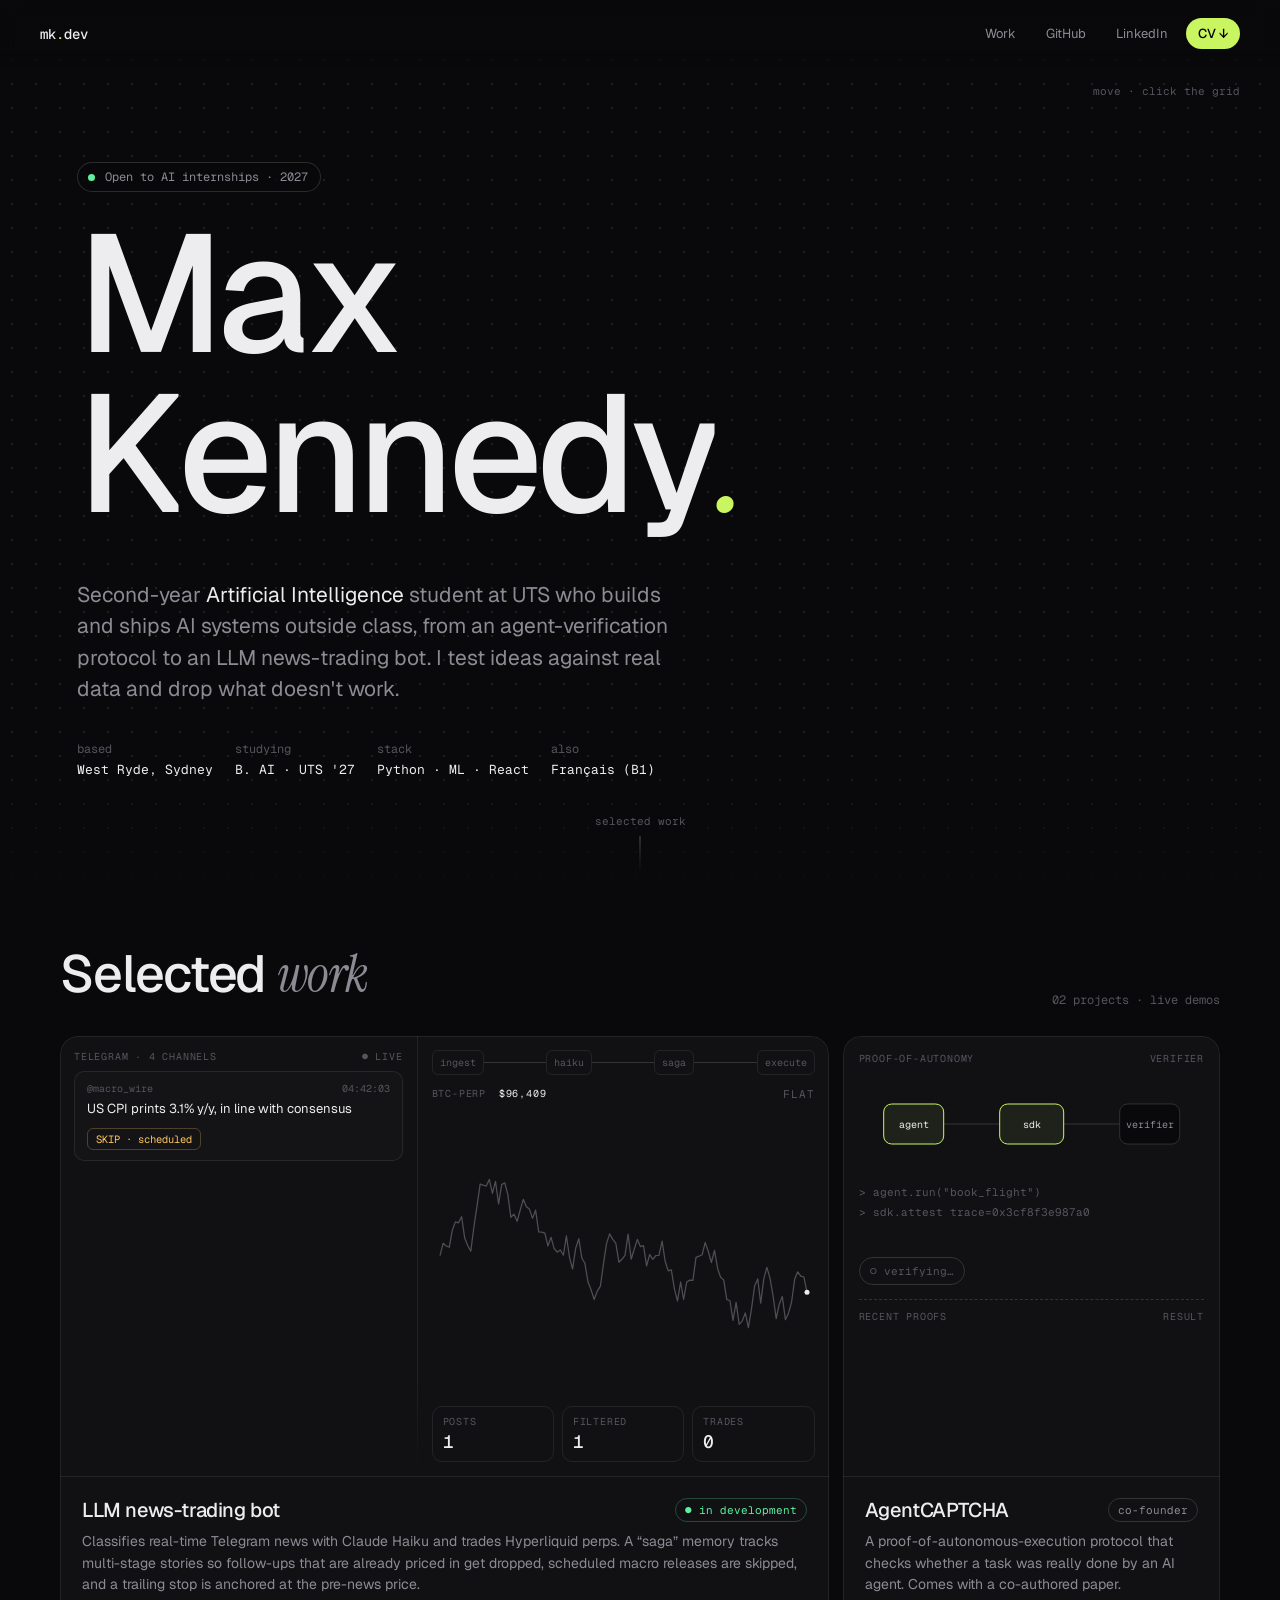
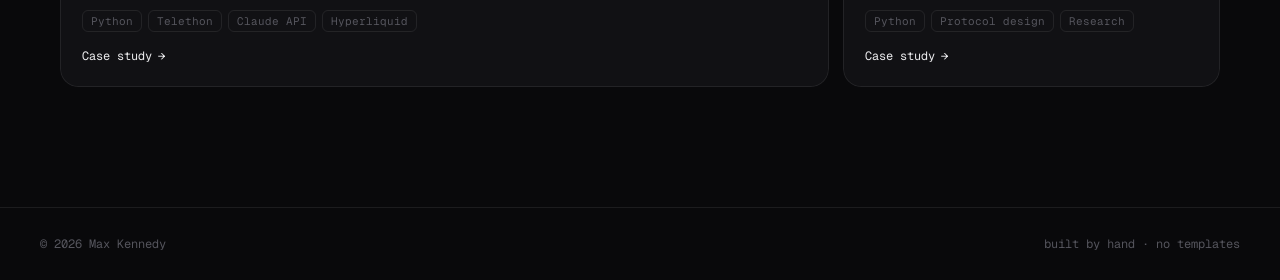
==== index.html @ f65f43cf "Personal site: home page and project case studies Co-Authored-By: Claude Opus 5.5 <noreply@anthropic" ====
<!doctype html>
<html lang="en">
<head>
<meta charset="utf-8">
<meta name="viewport" content="width=device-width, initial-scale=1">
<title>Max Kennedy</title>
<link rel="preconnect" href="https://fonts.googleapis.com">
<link rel="preconnect" href="https://fonts.gstatic.com" crossorigin>
<link href="https://fonts.googleapis.com/css2?family=Geist:wght@300;400;500;600&family=Geist+Mono:wght@400;500&family=Instrument+Serif:ital@0;1&display=swap" rel="stylesheet">
<style>
@view-transition{navigation:auto}
:root{
  --bg:#09090b; --bg2:#111114; --line:#ffffff14; --line2:#ffffff24;
  --fg:#ededef; --mute:#8b8b94; --dim:#55555d;
  --acc:#c8f560; --long:#5ef0a0; --short:#ff6b6b; --amber:#ffc65c;
  --sans:"Geist",system-ui,sans-serif; --mono:"Geist Mono",ui-monospace,monospace; --serif:"Instrument Serif",serif;
}
*{box-sizing:border-box;margin:0;padding:0}
html{scroll-behavior:smooth}
body{background:var(--bg);color:var(--fg);font-family:var(--sans);-webkit-font-smoothing:antialiased;overflow-x:hidden}
a{color:inherit;text-decoration:none}
.mono{font-family:var(--mono)}
::selection{background:var(--acc);color:#000}


/* ---------- NAV ---------- */
nav{position:fixed;top:0;left:0;right:0;z-index:20;display:flex;justify-content:space-between;align-items:center;padding:18px clamp(16px,4vw,40px);
  backdrop-filter:blur(10px);-webkit-backdrop-filter:blur(10px);background:linear-gradient(#09090bcc,#09090b00)}
.logo{font:500 14px var(--mono)}.logo span{color:var(--acc)}
.nav-links{display:flex;gap:6px;align-items:center}
.nav-links a{font-size:13px;color:var(--mute);padding:7px 12px;border-radius:99px;transition:.2s}
.nav-links a:hover{color:var(--fg);background:#ffffff0a}
.nav-links a.cv{color:#000;background:var(--acc);font-weight:500}
.nav-links a.cv:hover{background:#d8ff80}
@media(max-width:560px){.nav-links a:not(.cv){display:none}}

/* ---------- HERO ---------- */
.hero{position:relative;min-height:100svh;max-height:1100px;display:flex;flex-direction:column;justify-content:center;padding:120px clamp(16px,6vw,80px) 80px;overflow:hidden;cursor:crosshair;user-select:none;-webkit-user-select:none}
#dots{position:absolute;inset:0;width:100%;height:100%;z-index:0}
.hero>*:not(canvas){position:relative;z-index:1}
.hero::after{content:"";position:absolute;inset:auto 0 0 0;height:160px;background:linear-gradient(transparent,var(--bg));z-index:0;pointer-events:none}
.hint{font:11px var(--mono);color:var(--dim);position:absolute!important;top:84px;right:clamp(16px,4vw,40px)}
.eyebrow{display:inline-flex;align-items:center;gap:10px;font:12px var(--mono);color:var(--mute);border:1px solid var(--line2);border-radius:99px;padding:6px 12px 6px 10px;width:fit-content;background:#09090bcc}
.pulse{width:7px;height:7px;border-radius:50%;background:var(--long);box-shadow:0 0 0 0 #5ef0a080;animation:pulse 2s infinite}
@keyframes pulse{70%{box-shadow:0 0 0 8px #5ef0a000}100%{box-shadow:0 0 0 0 #5ef0a000}}
h1{margin:28px 0 8px;font-weight:500;font-size:clamp(56px,13vw,180px);line-height:.88;letter-spacing:-.045em;width:fit-content}
h1 .w{display:block;white-space:nowrap}

/* shimmer: text painted with a wide gradient, sweep it across on hover */
.ch,.wd{--base:var(--fg);
  background-image:linear-gradient(100deg,var(--base) 0 42%,#fff 46%,var(--acc) 50%,#fff 54%,var(--base) 58% 100%);
  background-size:320% 100%;background-position:100% 0;-webkit-background-clip:text;background-clip:text;-webkit-text-fill-color:transparent}
.shine{animation:shine .85s cubic-bezier(.3,.6,.3,1)}
@keyframes shine{from{background-position:100% 0}to{background-position:0 0}}
h1 .ch{display:inline-block;transition:transform .5s cubic-bezier(.2,.8,.2,1);will-change:transform;padding-bottom:.08em}
h1 .serif{--base:var(--acc);font-family:var(--serif);font-style:italic;font-weight:400;letter-spacing:-.02em}

.summary{max-width:620px;font-size:clamp(17px,1.9vw,21px);line-height:1.5;margin-top:28px}
.summary .wd{--base:var(--mute);display:inline-block;opacity:0;filter:blur(8px);transform:translateY(8px);transition:opacity .7s,filter .7s,transform .7s cubic-bezier(.2,.8,.2,1)}
.summary .wd.hi{--base:var(--fg)}
.summary .wd em{font-style:normal}
.summary.on .wd{opacity:1;filter:blur(0);transform:none}
.summary.on .wd:hover{transform:translateY(-2px);transition-delay:0s!important}
.meta{display:flex;flex-wrap:wrap;gap:22px;margin-top:36px;font:12px var(--mono);color:var(--dim)}
.meta b{display:block;color:var(--fg);font-weight:400;font-size:13px;margin-top:4px}
.scroll-hint{position:absolute!important;bottom:28px;left:50%;translate:-50% 0;font:11px var(--mono);color:var(--dim);display:flex;flex-direction:column;align-items:center;gap:8px}
.scroll-hint i{width:1px;height:36px;background:linear-gradient(var(--dim),transparent);animation:drip 2s infinite}
@keyframes drip{0%{transform:scaleY(0);transform-origin:top}50%{transform:scaleY(1);transform-origin:top}51%{transform-origin:bottom}100%{transform:scaleY(0);transform-origin:bottom}}

/* ---------- PROJECTS ---------- */
section.work{padding:40px clamp(16px,4vw,40px) 120px;max-width:1240px;margin:0 auto;scroll-margin-top:60px}
.sec-head{display:flex;justify-content:space-between;align-items:end;margin-bottom:28px;gap:20px;flex-wrap:wrap}
.sec-head h2{font-weight:500;font-size:clamp(32px,4.5vw,52px);letter-spacing:-.03em}
.sec-head h2 span{font-family:var(--serif);font-style:italic;font-weight:400;color:var(--mute)}
.sec-head p{font:12px var(--mono);color:var(--dim)}
.grid{display:grid;grid-template-columns:repeat(6,1fr);gap:14px}
.card{--mx:-999px;--my:-999px;position:relative;border-radius:18px;background:var(--bg2);overflow:hidden;display:flex;flex-direction:column;
  opacity:0;transform:translateY(30px);transition:opacity .8s,transform .8s cubic-bezier(.2,.8,.2,1)}
.card.in{opacity:1;transform:none}
.card{cursor:pointer}
.card::before{content:"";position:absolute;inset:0;border-radius:inherit;padding:1px;pointer-events:none;z-index:3;
  background:radial-gradient(260px circle at var(--mx) var(--my),#c8f560aa,transparent 70%),var(--line);
  -webkit-mask:linear-gradient(#000 0 0) content-box,linear-gradient(#000 0 0);-webkit-mask-composite:xor;mask-composite:exclude}
.card::after{content:"";position:absolute;inset:0;pointer-events:none;z-index:0;background:radial-gradient(420px circle at var(--mx) var(--my),#ffffff08,transparent 60%)}
.c-sig{grid-column:span 4}
.c-cap{grid-column:span 2}
@media(max-width:980px){.c-sig,.c-cap{grid-column:span 6}}
.demo{position:relative;z-index:1;flex:1;border-bottom:1px solid var(--line);overflow:hidden}
.info{position:relative;z-index:1;padding:20px 22px 22px}
.info-top{display:flex;justify-content:space-between;align-items:center;gap:10px}
.info h3{font-weight:500;font-size:20px;letter-spacing:-.02em}
.status{font:11px var(--mono);padding:4px 9px;border-radius:99px;border:1px solid var(--line2);color:var(--mute);white-space:nowrap}
.status.live{color:var(--long);border-color:#5ef0a040}
.info p{color:var(--mute);font-size:14px;line-height:1.55;margin-top:8px}
.tags{display:flex;flex-wrap:wrap;gap:6px;margin-top:14px}
.tags span{font:11px var(--mono);color:var(--dim);border:1px solid var(--line);padding:3px 8px;border-radius:6px}
.more{display:inline-flex;gap:6px;margin-top:16px;font:12px var(--mono);color:var(--fg)}
.more i{font-style:normal;transition:transform .3s}.card:hover .more i{transform:translateX(4px)}
.lbl{font:10px var(--mono);color:var(--dim);letter-spacing:.08em;text-transform:uppercase;display:flex;justify-content:space-between;gap:8px}

/* signal demo */
.sig{display:grid;grid-template-columns:minmax(0,1fr) minmax(0,1.15fr);height:440px}
@media(max-width:700px){.sig{grid-template-columns:1fr;height:auto}.feed{height:300px;border-right:0!important;border-bottom:1px solid var(--line)}.side{height:360px}}
.feed{padding:14px;border-right:1px solid var(--line);display:flex;flex-direction:column;gap:8px;overflow:hidden;
  -webkit-mask:linear-gradient(#000 75%,transparent);mask:linear-gradient(#000 75%,transparent)}
.post{flex:none;border:1px solid var(--line);border-radius:10px;padding:10px 12px;background:#ffffff04;animation:drop .6s cubic-bezier(.2,.8,.2,1)}
@keyframes drop{from{opacity:0;transform:translateY(-14px);filter:blur(4px)}}
.post .src{font:10px var(--mono);color:var(--dim);display:flex;justify-content:space-between}
.post .hl{font-size:13px;line-height:1.4;margin:5px 0 9px}
.post.saga{margin-left:18px;border-style:dashed;position:relative}
.post.saga::before{content:"";position:absolute;left:-12px;top:-9px;width:8px;height:28px;border-left:1px dashed var(--line2);border-bottom:1px dashed var(--line2);border-bottom-left-radius:6px}
.post.saga .hl{color:var(--mute)}
.chip{display:inline-flex;gap:6px;align-items:center;font:10.5px var(--mono);padding:3px 8px;border-radius:6px;border:1px solid var(--line2);color:var(--mute);position:relative;overflow:hidden}
.chip.think{color:var(--dim)}
.chip.think::after{content:"";position:absolute;inset:0;background:linear-gradient(90deg,transparent,#ffffff22,transparent);animation:sheen 1.1s infinite}
@keyframes sheen{from{transform:translateX(-100%)}to{transform:translateX(100%)}}
.chip.v-long{color:var(--long);border-color:#5ef0a050;background:#5ef0a010}
.chip.v-short{color:var(--short);border-color:#ff6b6b50;background:#ff6b6b10}
.chip.v-skip{color:var(--amber);border-color:#ffc65c40}
.side{padding:14px;display:flex;flex-direction:column;gap:12px;min-width:0}
.pipe{display:flex;align-items:center;font:10px var(--mono);color:var(--dim)}
.pipe span{padding:5px 7px;border:1px solid var(--line);border-radius:6px;transition:.25s;white-space:nowrap}
.pipe span.hot{color:#000;background:var(--acc);border-color:var(--acc)}
.pipe i{flex:1;height:1px;background:var(--line2);min-width:6px}
.pos{font:11px var(--mono);color:var(--dim)}
.pos b{font-weight:500}
.chart{flex:1;min-height:0;position:relative}
.chart svg{position:absolute;inset:0;width:100%;height:100%;font-family:var(--mono)}
.stats{display:grid;grid-template-columns:repeat(3,1fr);gap:8px}
.stat{border:1px solid var(--line);border-radius:10px;padding:8px 10px;font:10px var(--mono);color:var(--dim);text-transform:uppercase;letter-spacing:.08em}
.stat b{display:block;font:500 18px var(--mono);color:var(--fg);margin-top:2px;letter-spacing:0;font-variant-numeric:tabular-nums}

/* agentcaptcha demo */
.cap{padding:16px;display:flex;flex-direction:column;gap:14px;height:440px}
@media(max-width:980px){.cap{height:auto;min-height:360px}}
.flow{width:100%;height:90px;flex:none}
.flow .node rect{fill:var(--bg);stroke:var(--line2);transition:.3s}
.flow .node text{fill:var(--mute);font:10px var(--mono);text-anchor:middle}
.flow .node.hot rect{stroke:var(--acc);fill:#c8f56012}
.flow .node.hot text{fill:var(--fg)}
.flow .node.bad rect{stroke:var(--short);fill:#ff6b6b12}
.flow .wire{stroke:var(--line2);fill:none}
.flow .spark{stroke:var(--acc);fill:none;stroke-width:2;stroke-linecap:round;stroke-dasharray:14 400;stroke-dashoffset:14}
.log{font:11px/1.8 var(--mono);color:var(--dim);min-height:60px;flex:none}
.log div{animation:drop .4s;white-space:nowrap;overflow:hidden;text-overflow:ellipsis}
.log .ok{color:var(--acc)}.log .no{color:var(--short)}
.badge{display:inline-flex;align-items:center;gap:8px;font:11px var(--mono);padding:6px 10px;border-radius:99px;border:1px solid var(--line2);color:var(--dim);transition:.4s;width:fit-content;flex:none}
.badge.ok{color:#000;background:var(--acc);border-color:var(--acc)}
.badge.no{color:var(--short);border-color:var(--short);animation:shake .4s}
@keyframes shake{25%{transform:translateX(-4px)}75%{transform:translateX(4px)}}
.hist{flex:1;min-height:0;border-top:1px dashed var(--line2);padding-top:10px;display:flex;flex-direction:column;gap:6px;overflow:hidden}
.hist .row{display:grid;grid-template-columns:1fr auto;font:11px var(--mono);color:var(--mute);animation:drop .4s}
.hist .row span:last-child{color:var(--acc)}.hist .row.no span:last-child{color:var(--short)}

footer{border-top:1px solid var(--line);padding:28px clamp(16px,4vw,40px);display:flex;justify-content:space-between;flex-wrap:wrap;gap:12px;font:12px var(--mono);color:var(--dim)}


</style>
</head>
<body>


<nav>
  <a class="logo" href="#">mk<span>.</span>dev</a>
  <div class="nav-links">
    <a href="#work">Work</a><a href="#">GitHub</a><a href="#">LinkedIn</a><a class="cv" href="#">CV ↓</a>
  </div>
</nav>

<header class="hero" id="hero">
  <canvas id="dots"></canvas>
  <div class="hint">move · click the grid</div>
  <div class="eyebrow mono"><span class="pulse"></span>Open to AI internships · 2027</div>
  <h1 id="name"><span class="w">Max</span><span class="w">Kennedy<span class="serif">.</span></span></h1>
  <p class="summary" id="summary">Second-year <em>Artificial Intelligence</em> student at UTS who builds and ships AI systems outside class, from an agent-verification protocol to an LLM news-trading bot. I test ideas against real data and drop what doesn't work.</p>
  <div class="meta">
    <div>based<b>West Ryde, Sydney</b></div>
    <div>studying<b>B. AI · UTS '27</b></div>
    <div>stack<b>Python · ML · React</b></div>
    <div>also<b>Français (B1)</b></div>
  </div>
  <div class="scroll-hint">selected work<i></i></div>
</header>

<section class="work" id="work">
  <div class="sec-head">
    <h2>Selected <span>work</span></h2>
    <p>02 projects · live demos</p>
  </div>
  <div class="grid">

    <article class="card c-sig">
      <div class="demo">
        <div class="sig">
          <div class="feed" id="feed"><div class="lbl"><span>telegram · 4 channels</span><span>● live</span></div></div>
          <div class="side">
            <div class="pipe" id="pipe"><span>ingest</span><i></i><span>haiku</span><i></i><span>saga</span><i></i><span>execute</span></div>
            <div class="lbl"><span>BTC-PERP <span id="px" style="color:var(--fg);margin-left:6px"></span></span><span class="pos" id="pos">flat</span></div>
            <div class="chart" id="chartWrap"><svg id="chart"></svg></div>
            <div class="stats">
              <div class="stat">posts<b id="sPosts">0</b></div>
              <div class="stat">filtered<b id="sFilt">0</b></div>
              <div class="stat">trades<b id="sTrades">0</b></div>
            </div>
          </div>
        </div>
      </div>
      <div class="info">
        <div class="info-top"><h3>LLM news-trading bot</h3><span class="status live">● in development</span></div>
        <p>Classifies real-time Telegram news with Claude Haiku and trades Hyperliquid perps. A “saga” memory tracks multi-stage stories so follow-ups that are already priced in get dropped, scheduled macro releases are skipped, and a trailing stop is anchored at the pre-news price.</p>
        <div class="tags"><span>Python</span><span>Telethon</span><span>Claude API</span><span>Hyperliquid</span></div>
        <a class="more" href="projects/newsbot.html">Case study <i>→</i></a>
      </div>
    </article>

    <article class="card c-cap">
      <div class="demo">
        <div class="cap">
          <div class="lbl"><span>proof-of-autonomy</span><span>verifier</span></div>
          <svg class="flow" viewBox="0 0 300 90">
            <path class="wire" d="M62 45 H118"/><path class="wire" d="M182 45 H238"/>
            <path class="spark" id="s1" d="M62 45 H118"/><path class="spark" id="s2" d="M182 45 H238"/>
            <g class="node" id="n1"><rect x="2" y="25" width="60" height="40" rx="8"/><text x="32" y="49">agent</text></g>
            <g class="node" id="n2"><rect x="118" y="25" width="64" height="40" rx="8"/><text x="150" y="49">sdk</text></g>
            <g class="node" id="n3"><rect x="238" y="25" width="60" height="40" rx="8"/><text x="268" y="49">verifier</text></g>
          </svg>
          <div class="log" id="capLog"></div>
          <div class="badge" id="capBadge">○ unverified</div>
          <div class="hist" id="hist"><div class="lbl"><span>recent proofs</span><span>result</span></div></div>
        </div>
      </div>
      <div class="info">
        <div class="info-top"><h3>AgentCAPTCHA</h3><span class="status">co-founder</span></div>
        <p>A proof-of-autonomous-execution protocol that checks whether a task was really done by an AI agent. Comes with a co-authored paper.</p>
        <div class="tags"><span>Python</span><span>Protocol design</span><span>Research</span></div>
        <a class="more" href="projects/agentcaptcha.html">Case study <i>→</i></a>
      </div>
    </article>

  </div>
</section>

<footer><span>© 2026 Max Kennedy</span><span>built by hand · no templates</span></footer>

<script>
const reduce = matchMedia('(prefers-reduced-motion: reduce)').matches;
const $ = s => document.querySelector(s);
const sleep = ms => new Promise(r => setTimeout(r, ms));
const hex = n => [...crypto.getRandomValues(new Uint8Array(n))].map(b=>b.toString(16).padStart(2,'0')).join('');
const shine = (el, delay=0) => { if(el.classList.contains('shine')) return;
  setTimeout(()=>{ el.classList.add('shine'); el.addEventListener('animationend',()=>el.classList.remove('shine'),{once:true}); }, delay); };

async function scramble(el, text, dur=600){
  const chars='!<>-_\\/[]{}=+*^?#01abcdef', t0=performance.now();
  return new Promise(res=>{(function f(now){
    const p=Math.min(1,(now-t0)/dur), n=Math.floor(p*text.length);
    el.textContent=text.slice(0,n)+[...text.slice(n)].map(c=>c===' '?' ':chars[Math.random()*chars.length|0]).join('');
    p<1?requestAnimationFrame(f):res();
  })(t0);});
}


/* ---------- hero text ---------- */
document.querySelectorAll('#name .w').forEach(w=>{
  const nodes=[...w.childNodes]; w.innerHTML='';
  nodes.forEach(n=>{
    if(n.nodeType===3) [...n.textContent].forEach(c=>{const s=document.createElement('span');s.className='ch';s.textContent=c;w.append(s);});
    else {n.classList.add('ch');w.append(n);}
  });
});
const letters=[...document.querySelectorAll('#name .ch')];
// sweep the whole name when the cursor enters it
$('#name').addEventListener('mouseenter',()=>letters.forEach((l,i)=>shine(l,i*45)));
addEventListener('mousemove',e=>{
  letters.forEach(l=>{
    const r=l.getBoundingClientRect(), dx=r.left+r.width/2-e.clientX, dy=r.top+r.height/2-e.clientY, d=Math.hypot(dx,dy), R=140;
    if(d<R){const f=(1-d/R)*22;l.style.transform=`translate(${dx/d*f}px,${dy/d*f}px)`; if(d<70) shine(l);}
    else l.style.transform='';
  });
});

// summary: wrap words, blur-in, shimmer ripple on hover
const sum=$('#summary');
[...sum.childNodes].forEach(n=>{
  if(n.nodeType===3){const f=document.createDocumentFragment();n.textContent.split(/(\s+)/).forEach(t=>{
    if(!t||/^\s+$/.test(t)) f.append(t); else {const s=document.createElement('span');s.className='wd';s.textContent=t;f.append(s);}});n.replaceWith(f);}
  else {const s=document.createElement('span');s.className='wd hi';n.replaceWith(s);s.append(n);}
});
const words=[...sum.querySelectorAll('.wd')];
words.forEach((w,i)=>{
  w.style.transitionDelay=(i*28)+'ms';
  w.addEventListener('mouseenter',()=>{ for(let k=-3;k<=3;k++){ const n=words[i+k]; if(n) shine(n,Math.abs(k)*70); } });
});
function startHero(){ sum.classList.add('on'); setTimeout(()=>words.forEach(w=>w.style.transitionDelay='0ms'),2000); }
setTimeout(startHero,150);

/* ---------- interactive dot grid ----------
   dots are springs: cursor pushes them away and lights them up,
   clicks send out a shockwave ring */
(()=>{
  const cv=$('#dots'), ctx=cv.getContext('2d'), hero=$('#hero');
  let W,H,dots=[],mx=-999,my=-999,waves=[];
  const G=24, dpr=Math.min(devicePixelRatio,2);
  function size(){W=cv.offsetWidth;H=cv.offsetHeight;cv.width=W*dpr;cv.height=H*dpr;ctx.setTransform(dpr,0,0,dpr,0,0);
    dots=[];for(let y=G/2;y<H;y+=G)for(let x=G/2;x<W;x+=G)dots.push({ox:x,oy:y,x,y,vx:0,vy:0,e:0});}
  size(); addEventListener('resize',size);
  hero.addEventListener('mousemove',e=>{const r=cv.getBoundingClientRect();mx=e.clientX-r.left;my=e.clientY-r.top;});
  hero.addEventListener('mouseleave',()=>{mx=my=-999});
  hero.addEventListener('click',e=>{ if(e.target.closest('a')) return;
    const r=cv.getBoundingClientRect(); waves.push({x:e.clientX-r.left,y:e.clientY-r.top,r:0}); });
  (function draw(){
    ctx.clearRect(0,0,W,H);
    waves.forEach(w=>w.r+=w.soft?4:9); waves=waves.filter(w=>w.r<Math.max(W,H));
    for(const d of dots){
      const dx=d.x-mx, dy=d.y-my, dist=Math.hypot(dx,dy), R=130;
      if(dist<R&&dist>0){ const f=(1-dist/R); d.vx+=dx/dist*f*1.6; d.vy+=dy/dist*f*1.6; d.e=Math.max(d.e,f); }
      for(const w of waves){
        const wx=d.ox-w.x, wy=d.oy-w.y, wd=Math.hypot(wx,wy), band=Math.abs(wd-w.r);
        if(band<26&&wd>0){ const f=(1-band/26)*(1-w.r/Math.max(W,H))*(w.soft?.35:1); d.vx+=wx/wd*f*2.2; d.vy+=wy/wd*f*2.2; d.e=Math.max(d.e,f); }
      }
      d.vx+=(d.ox-d.x)*.06; d.vy+=(d.oy-d.y)*.06; d.vx*=.82; d.vy*=.82; d.x+=d.vx; d.y+=d.vy; d.e*=.95;
      const a=.12+d.e*.85, r=1+d.e*2;
      ctx.fillStyle=d.e>.06?`rgba(200,245,96,${a})`:`rgba(255,255,255,${a})`;
      ctx.beginPath();ctx.arc(d.x,d.y,r,0,7);ctx.fill();
    }
    requestAnimationFrame(draw);
  })();
})();

/* ---------- cards ---------- */
document.querySelectorAll('.card').forEach(c=>c.addEventListener('click',e=>{ if(!e.target.closest('a')) location.href=c.querySelector('.more').href; }));
document.querySelectorAll('.card').forEach(c=>c.addEventListener('mousemove',e=>{
  const r=c.getBoundingClientRect();c.style.setProperty('--mx',e.clientX-r.left+'px');c.style.setProperty('--my',e.clientY-r.top+'px');
}));
const io=new IntersectionObserver(es=>es.forEach(e=>{if(e.isIntersecting){e.target.classList.add('in');io.unobserve(e.target);}}),{threshold:.1});
document.querySelectorAll('.card').forEach((c,i)=>{c.style.transitionDelay=i*120+'ms';io.observe(c);});

/* ---------- SIGNAL demo ---------- */
(()=>{
  const posts=[
    {src:'@macro_wire',hl:'US CPI prints 3.1% y/y, in line with consensus',v:'skip',t:'SKIP · scheduled'},
    {src:'@flash_news',hl:'Major exchange reports hot wallet exploit, withdrawals paused',v:'short',t:'SHORT BTC · conf 0.92'},
    {src:'@flash_news',hl:'Exchange confirms exploit size, says user funds covered',v:'skip',t:'PRICED IN · saga #14',saga:1},
    {src:'@macro_wire',hl:'FOMC minutes released, no change in tone',v:'skip',t:'SKIP · scheduled'},
    {src:'@desk_alerts',hl:'Sovereign wealth fund discloses large BTC position',v:'long',t:'LONG BTC · conf 0.81'},
    {src:'@chain_watch',hl:'Fund disclosure: purchases made over past quarter',v:'skip',t:'PRICED IN · saga #15',saga:1},
  ];
  const feed=$('#feed'), pipe=[...document.querySelectorAll('#pipe span')], svg=$('#chart'), posEl=$('#pos');
  const N=120;
  let price=96400, impulse=0, pos=0, stop=null, anchor=null, entry=null, lo=null, hi=null, nP=0,nF=0,nT=0;
  const series=[]; for(let k=0;k<N;k++){price+=(Math.random()-.5)*14;series.push(price);}
  const roll=(el,v)=>{el.textContent=v;el.animate([{transform:'translateY(-6px)',opacity:0},{transform:'none',opacity:1}],{duration:300});};
  const fmt=v=>'$'+v.toLocaleString('en-US',{maximumFractionDigits:0});

  // minimal line: grey history, coloured segment from entry, dashed trailing stop, one dot at the end
  function render(){
    const W=svg.clientWidth,H=svg.clientHeight; if(!W) return;
    let mn=Math.min(...series), mx=Math.max(...series);
    if(stop!=null){mn=Math.min(mn,stop);mx=Math.max(mx,stop);}
    const pad=(mx-mn)*.2+8; mn-=pad; mx+=pad;
    lo=lo==null?mn:lo+(mn-lo)*.08; hi=hi==null?mx:hi+(mx-hi)*.08;   // ease the scale so it never jumps
    const P=8, X=k=>P+k/(N-1)*(W-2*P), Y=v=>P+(hi-v)/(hi-lo)*(H-2*P);
    const pts=k0=>series.slice(k0).map((v,k)=>X(k+k0).toFixed(1)+','+Y(v).toFixed(1)).join(' ');
    const col=pos>0?'#5ef0a0':pos<0?'#ff6b6b':'#ededef';
    let s=`<polyline points="${pts(0)}" fill="none" stroke="#8b8b94" stroke-opacity=".5" stroke-width="1.25" stroke-linejoin="round"/>`;
    if(entry!=null){
      if(stop!=null) s+=`<line x1="${X(entry)}" x2="${W-P}" y1="${Y(stop)}" y2="${Y(stop)}" stroke="#ffc65c" stroke-opacity=".6" stroke-dasharray="2 4"/>`;
      s+=`<polyline points="${pts(entry)}" fill="none" stroke="${col}" stroke-width="1.5" stroke-linejoin="round"/>`;
      s+=`<circle cx="${X(entry)}" cy="${Y(series[entry])}" r="3" fill="#111114" stroke="${col}" stroke-width="1.5"/>`;
    }
    s+=`<circle cx="${X(N-1)}" cy="${Y(series[N-1])}" r="2.5" fill="${col}"/>`;
    svg.innerHTML=s;
  }
  function setPos(){
    $('#px').textContent=fmt(price);
    if(!pos){posEl.innerHTML='flat';return;}
    const pnl=(price-anchor)/anchor*100*pos;
    posEl.innerHTML=`<b style="color:${pos>0?'var(--long)':'var(--short)'}">${pos>0?'LONG':'SHORT'}</b> ${pnl>=0?'+':''}${pnl.toFixed(2)}%`;
  }
  setInterval(()=>{
    price+=(Math.random()-.5)*14+impulse; impulse*=.93;
    series.push(price); series.shift(); if(entry!=null) entry=Math.max(0,entry-1);
    if(pos){
      stop = pos>0 ? Math.max(stop,price-90) : Math.min(stop,price+90);
      if((pos>0&&price<=stop)||(pos<0&&price>=stop)){ pos=0; stop=null; anchor=null; entry=null; }
    }
    render(); setPos();
  },120);

  let i=0;
  async function next(){
    const p=posts[i++%posts.length];
    const el=document.createElement('div'); el.className='post'+(p.saga?' saga':'');
    el.innerHTML=`<div class="src"><span>${p.src}</span><span>${new Date().toTimeString().slice(0,8)}</span></div><div class="hl">${p.hl}</div><span class="chip think">classifying…</span>`;
    feed.children[0].after(el);
    while(feed.children.length>7) feed.lastChild.remove();
    roll($('#sPosts'),++nP);
    for(let k=0;k<pipe.length;k++){
      pipe.forEach(s=>s.classList.remove('hot'));pipe[k].classList.add('hot');await sleep(380);
      if(p.v==='skip'&&k===(p.saga?2:1)) break;
    }
    pipe.forEach(s=>s.classList.remove('hot'));
    const ch=el.querySelector('.chip'); ch.className='chip v-'+p.v; ch.textContent=p.t;
    if(p.v==='skip') roll($('#sFilt'),++nF);
    else {
      roll($('#sTrades'),++nT); pos=p.v==='long'?1:-1; anchor=price; entry=N-1; stop=price-pos*25; impulse=pos*6;
    }
    setTimeout(next,3200);
  }
  render(); setTimeout(next,800);
})();

/* ---------- AGENTCAPTCHA demo ---------- */
(()=>{
  const log=$('#capLog'), badge=$('#capBadge'), hist=$('#hist'), N=[$('#n1'),$('#n2'),$('#n3')];
  const runs=[
    {task:'book_flight',ok:1},{task:'summarise_inbox',ok:1},{task:'fill_tax_form',ok:0},{task:'scrape_prices',ok:1}
  ];
  const fire=s=>s.animate([{strokeDashoffset:14},{strokeDashoffset:-60}],{duration:650,easing:'ease-in-out'});
  const line=(t,cls='')=>{const d=document.createElement('div');d.className=cls;log.append(d);return scramble(d,t,350);};
  let r=0;
  async function loop(){
    const run=runs[r++%runs.length];
    log.innerHTML=''; badge.className='badge'; badge.textContent='○ verifying…'; N.forEach(n=>n.classList.remove('hot','bad'));
    await sleep(500);
    N[0].classList.add('hot'); await line(`> agent.run("${run.task}")`);
    fire($('#s1')); await sleep(600); N[1].classList.add('hot');
    await line('> sdk.attest  trace=0x'+hex(6));
    fire($('#s2')); await sleep(600);
    if(run.ok){ N[2].classList.add('hot'); await line('> verify → autonomous ✓','ok');
      badge.className='badge ok'; badge.textContent='✓ proof of autonomous execution'; }
    else { N[2].classList.add('bad'); await line('> verify → human-in-loop ✗','no');
      badge.className='badge no'; badge.textContent='✗ proof rejected'; }
    const row=document.createElement('div'); row.className='row'+(run.ok?'':' no');
    row.innerHTML=`<span>${run.task} · 0x${hex(3)}</span><span>${run.ok?'pass':'reject'}</span>`;
    hist.children[0].after(row); while(hist.children.length>7) hist.lastChild.remove();
    await sleep(2600); loop();
  }
  loop();
})();
</script>
</body>
</html>
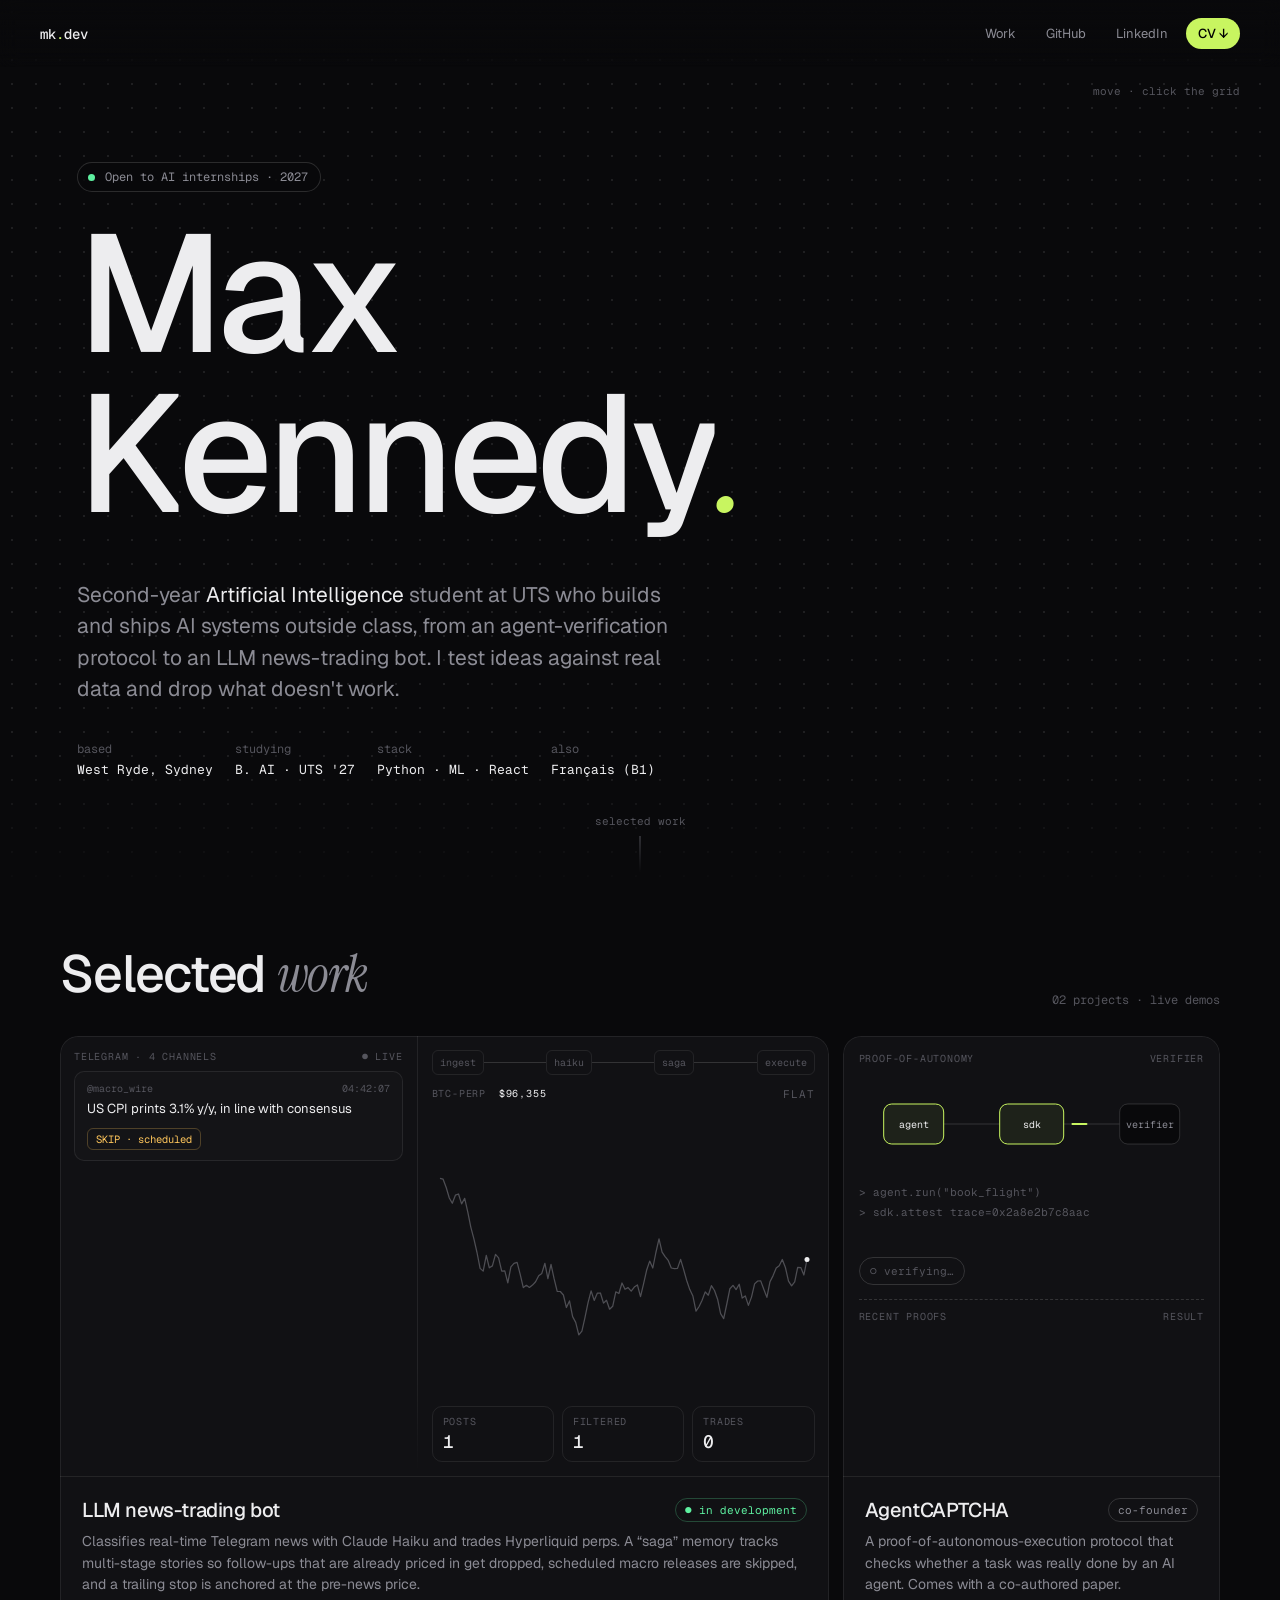
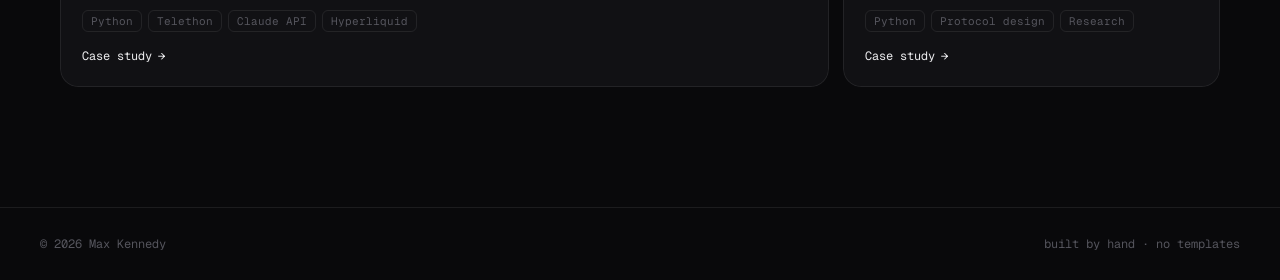
==== commit 4a187cc7: "Update trade log with latest results; link GitHub and LinkedIn Co-Authored-By: Claude Opus 5.5 <nore" ====
--- a/index.html
+++ b/index.html
@@ -163,7 +163,7 @@
 <nav>
   <a class="logo" href="#">mk<span>.</span>dev</a>
   <div class="nav-links">
-    <a href="#work">Work</a><a href="#">GitHub</a><a href="#">LinkedIn</a><a class="cv" href="#">CV ↓</a>
+    <a href="#work">Work</a><a href="https://github.com/gatsau" target="_blank" rel="noopener">GitHub</a><a href="https://www.linkedin.com/in/max-kennedy-803519321/" target="_blank" rel="noopener">LinkedIn</a><a class="cv" href="#">CV ↓</a>
   </div>
 </nav>
 
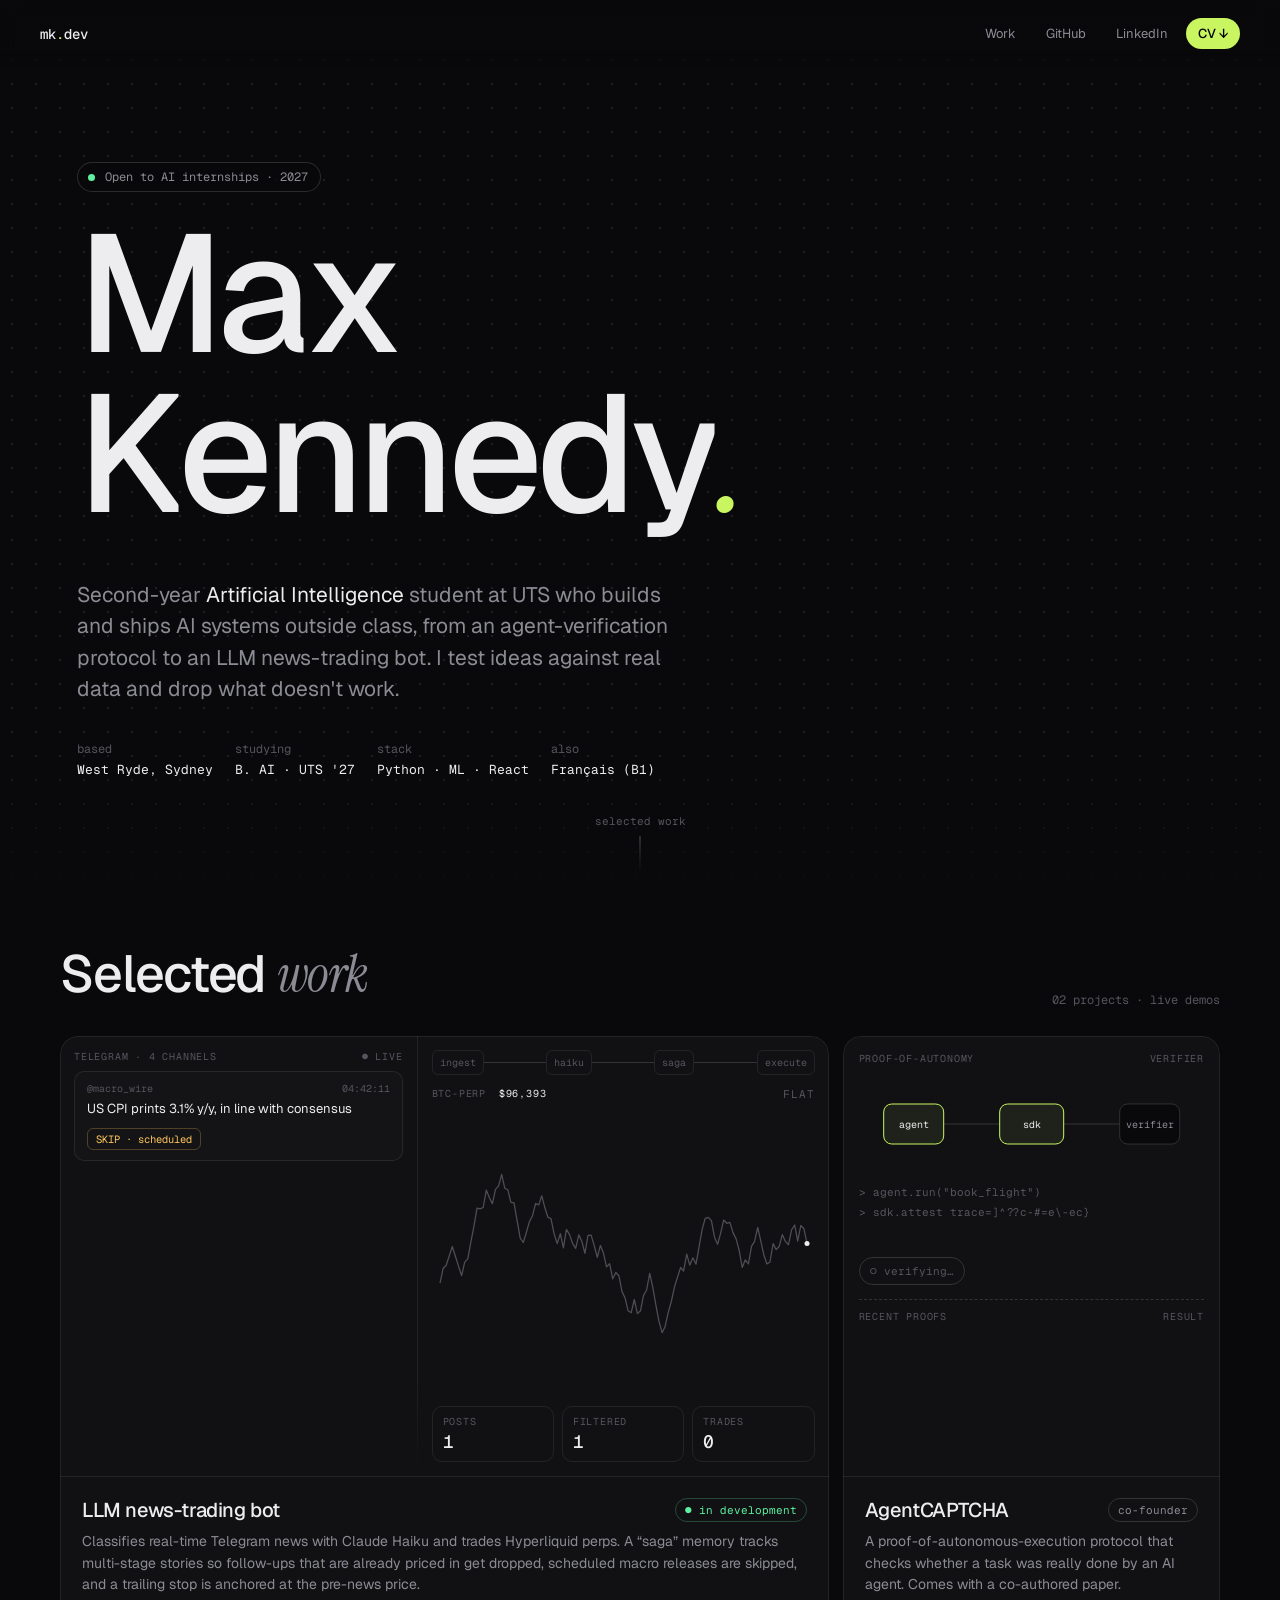
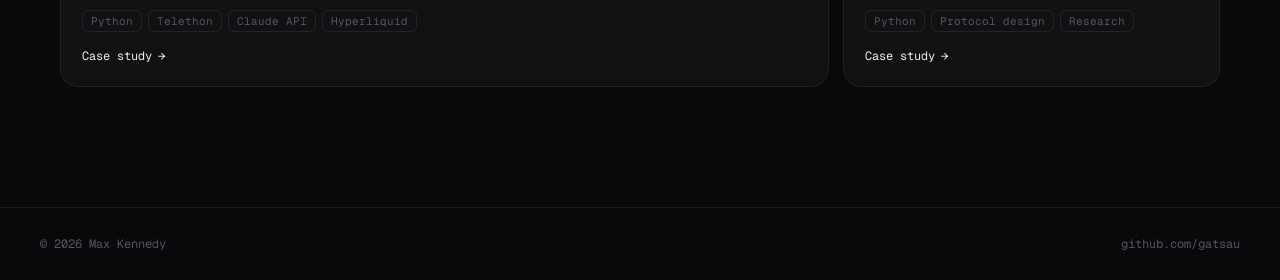
==== commit 8853dc84: "Remove grid hint and footer tagline Co-Authored-By: Claude Opus 5.5 <noreply@anthropic.com>" ====
--- a/index.html
+++ b/index.html
@@ -169,7 +169,6 @@
 
 <header class="hero" id="hero">
   <canvas id="dots"></canvas>
-  <div class="hint">move · click the grid</div>
   <div class="eyebrow mono"><span class="pulse"></span>Open to AI internships · 2027</div>
   <h1 id="name"><span class="w">Max</span><span class="w">Kennedy<span class="serif">.</span></span></h1>
   <p class="summary" id="summary">Second-year <em>Artificial Intelligence</em> student at UTS who builds and ships AI systems outside class, from an agent-verification protocol to an LLM news-trading bot. I test ideas against real data and drop what doesn't work.</p>
@@ -240,7 +239,7 @@
   </div>
 </section>
 
-<footer><span>© 2026 Max Kennedy</span><span>built by hand · no templates</span></footer>
+<footer><span>© 2026 Max Kennedy</span><a href="https://github.com/gatsau" target="_blank" rel="noopener">github.com/gatsau</a></footer>
 
 <script>
 const reduce = matchMedia('(prefers-reduced-motion: reduce)').matches;
